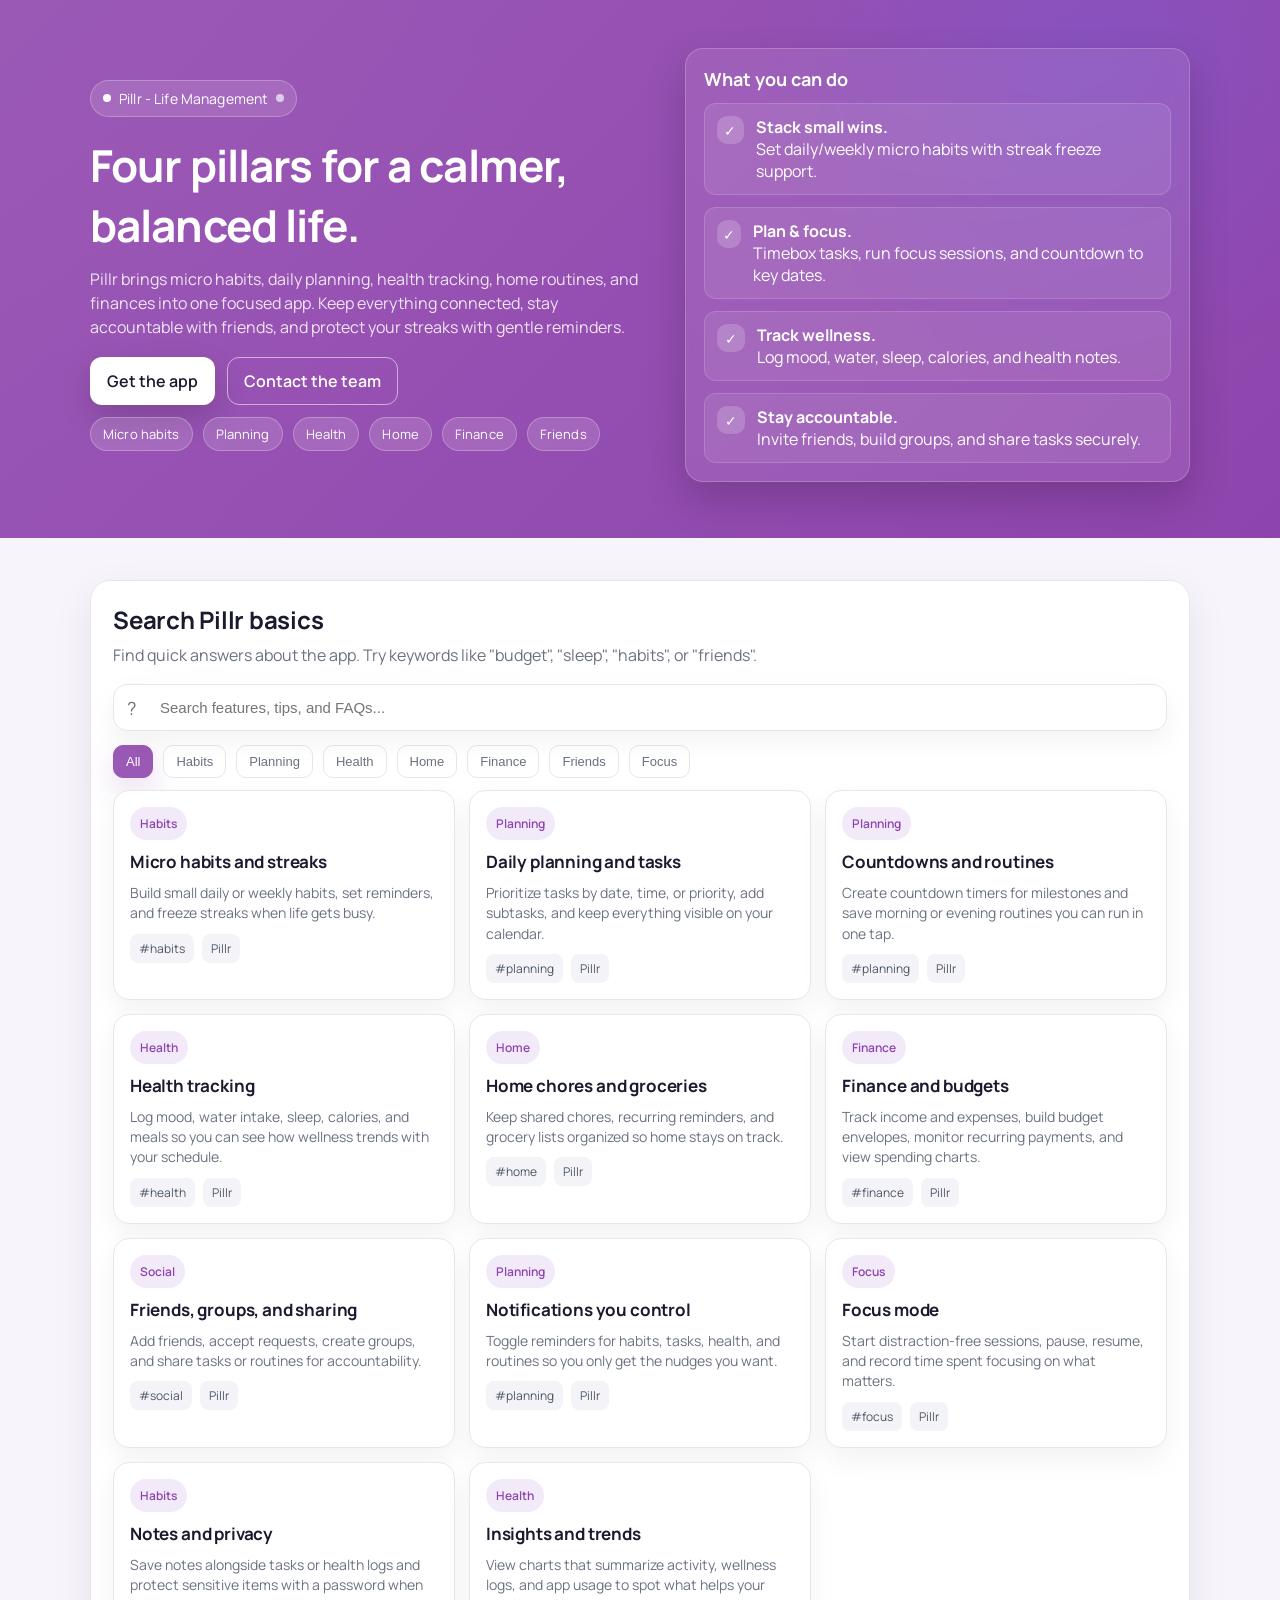
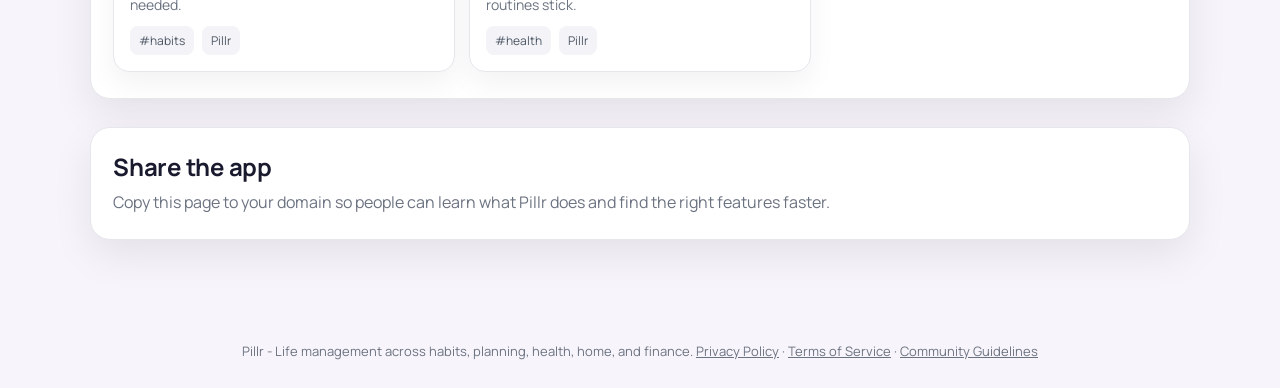
==== index.html @ e6125745 "colour change" ====
<!DOCTYPE html>
<html lang="en">
<head>
  <meta charset="UTF-8">
  <meta name="viewport" content="width=device-width, initial-scale=1.0">
  <title>Pillr | Balanced Life Organizer</title>
  <link rel="preconnect" href="https://fonts.googleapis.com">
  <link rel="preconnect" href="https://fonts.gstatic.com" crossorigin>
  <link href="https://fonts.googleapis.com/css2?family=Manrope:wght@400;500;600;700&display=swap" rel="stylesheet">
  <style>
    :root {
      --primary: #9B59B6;
      --primary-strong: #8E44AD;
      --accent-blue: #6366F1;
      --accent-pink: #9B59B6;
      --text: #1A1A2E;
      --muted: #6B7280;
      --card: #ffffff;
      --bg: #f7f5fb;
      --border: #e5e7eb;
      --shadow: 0 15px 40px rgba(0, 0, 0, 0.08);
    }

    * { box-sizing: border-box; }
    body {
      margin: 0;
      font-family: 'Manrope','Helvetica Neue','Helvetica','sans-serif';
      background: var(--bg);
      color: var(--text);
      -webkit-font-smoothing: antialiased;
    }
    a { color: inherit; }
    .container { width: min(1100px, calc(100% - 32px)); margin: 0 auto; }
    header {
      background:
        radial-gradient(circle at 15% 20%, rgba(155, 89, 182, 0.25), transparent 32%),
        radial-gradient(circle at 85% 10%, rgba(99, 102, 241, 0.22), transparent 28%),
        linear-gradient(135deg, #9B59B6, #8E44AD);
      color: #fff;
      padding: 48px 0 56px;
    }
    .hero {
      display: grid;
      grid-template-columns: 1.05fr 0.95fr;
      gap: 36px;
      align-items: center;
    }
    .eyebrow {
      display: inline-flex;
      align-items: center;
      gap: 8px;
      padding: 8px 12px;
      background: rgba(255, 255, 255, 0.12);
      border: 1px solid rgba(255,255,255,0.25);
      border-radius: 999px;
      font-size: 14px;
      letter-spacing: 0.01em;
    }
    .eyebrow::before, .eyebrow::after {
      content: '';
      width: 8px;
      height: 8px;
      border-radius: 50%;
    }
    .eyebrow::before { background: #fff; }
    .eyebrow::after { background: rgba(255,255,255,0.65); }
    h1 { font-size: clamp(32px, 4vw, 44px); margin: 18px 0 12px; letter-spacing: -0.02em; }
    .hero p { margin: 0 0 18px; color: rgba(255,255,255,0.85); line-height: 1.5; }
    .cta-row { display: flex; flex-wrap: wrap; gap: 12px; margin: 18px 0 12px; }
    .btn {
      display: inline-flex;
      align-items: center;
      gap: 8px;
      padding: 12px 16px;
      border-radius: 12px;
      font-weight: 600;
      text-decoration: none;
      transition: transform 150ms ease, box-shadow 150ms ease, background 150ms ease, color 150ms ease;
      border: 1px solid transparent;
    }
    .btn.primary {
      background: #fff;
      color: var(--text);
      box-shadow: 0 12px 30px rgba(0,0,0,0.16);
    }
    .btn.primary:hover { transform: translateY(-1px); }
    .btn.ghost {
      background: transparent;
      color: #fff;
      border-color: rgba(255,255,255,0.55);
    }
    .chip-row { display: flex; flex-wrap: wrap; gap: 10px; margin-top: 8px; }
    .chip {
      background: rgba(255,255,255,0.14);
      color: #fff;
      padding: 7px 12px;
      border-radius: 999px;
      font-size: 13px;
      letter-spacing: 0.01em;
      border: 1px solid rgba(255,255,255,0.25);
    }
    .hero-card {
      background: rgba(255,255,255,0.09);
      border: 1px solid rgba(255,255,255,0.2);
      border-radius: 18px;
      padding: 18px;
      backdrop-filter: blur(6px);
      box-shadow: 0 18px 40px rgba(0,0,0,0.18);
    }
    .hero-card h3 { margin: 0 0 12px; font-size: 18px; }
    .hero-list { list-style: none; padding: 0; margin: 0; display: grid; gap: 12px; }
    .hero-list li {
      display: flex;
      align-items: flex-start;
      gap: 12px;
      padding: 12px;
      background: rgba(255,255,255,0.08);
      border-radius: 12px;
      border: 1px solid rgba(255,255,255,0.15);
    }
    .hero-list .icon {
      width: 28px; height: 28px;
      display: grid; place-items: center;
      border-radius: 10px;
      background: rgba(255,255,255,0.18);
      font-size: 14px;
    }
    main { padding: 42px 0 56px; }
    .panel {
      background: var(--card);
      border-radius: 20px;
      border: 1px solid var(--border);
      box-shadow: var(--shadow);
      padding: 22px 22px 26px;
      margin-bottom: 28px;
    }
    .panel h2 { margin: 0 0 8px; font-size: 24px; letter-spacing: -0.01em; }
    .panel p { margin: 0; color: var(--muted); }
    .search-bar {
      position: relative;
      margin: 18px 0 14px;
    }
    .search-bar input {
      width: 100%;
      padding: 14px 14px 14px 46px;
      border-radius: 14px;
      border: 1px solid var(--border);
      background: #fff;
      font-size: 15px;
      color: var(--text);
      box-shadow: 0 10px 28px rgba(0,0,0,0.05);
      outline: none;
      transition: border 140ms ease, box-shadow 140ms ease;
    }
    .search-bar input:focus {
      border-color: var(--primary);
      box-shadow: 0 14px 34px rgba(155,89,182,0.18);
    }
    .search-icon {
      position: absolute;
      top: 50%;
      left: 14px;
      transform: translateY(-50%);
      color: var(--muted);
      font-size: 18px;
      pointer-events: none;
    }
    .tag-row { display: flex; flex-wrap: wrap; gap: 10px; margin-bottom: 12px; }
    .tag {
      border: 1px solid var(--border);
      background: #fff;
      border-radius: 10px;
      padding: 8px 12px;
      font-size: 13px;
      cursor: pointer;
      transition: all 140ms ease;
      color: var(--muted);
    }
    .tag.active {
      background: var(--primary);
      border-color: var(--primary);
      color: #fff;
      box-shadow: 0 12px 30px rgba(155,89,182,0.22);
    }
    .results-grid {
      display: grid;
      grid-template-columns: repeat(auto-fit, minmax(260px, 1fr));
      gap: 14px;
    }
    .card {
      border: 1px solid var(--border);
      border-radius: 16px;
      padding: 16px;
      background: #fff;
      box-shadow: 0 12px 28px rgba(0,0,0,0.05);
      display: flex;
      flex-direction: column;
      gap: 10px;
      transition: transform 120ms ease, box-shadow 120ms ease;
    }
    .card:hover { transform: translateY(-2px); box-shadow: 0 16px 36px rgba(0,0,0,0.08); }
    .card .title { font-size: 17px; margin: 0; letter-spacing: -0.01em; }
    .card .category {
      display: inline-flex;
      align-items: center;
      gap: 8px;
      font-weight: 600;
      font-size: 12px;
      color: var(--primary-strong);
      background: #f3eaf9;
      padding: 8px 10px;
      border-radius: 999px;
      align-self: flex-start;
    }
    .card p { margin: 0; color: var(--muted); font-size: 14px; line-height: 1.45; }
    .tagline { display: flex; gap: 8px; flex-wrap: wrap; }
    .small-tag {
      background: #f4f4f8;
      color: #4b5563;
      border-radius: 8px;
      padding: 6px 9px;
      font-size: 12px;
    }
    .empty { text-align: center; color: var(--muted); padding: 26px 12px; }
    footer { text-align: center; color: var(--muted); font-size: 13px; padding: 18px 0 28px; }
    @media (max-width: 860px) {
      .hero { grid-template-columns: 1fr; }
      header { padding: 38px 0 44px; }
      .hero-card { order: -1; }
    }
  </style>
</head>
<body>
  <header>
    <div class="container hero">
      <div>
        <div class="eyebrow">Pillr - Life Management</div>
        <h1>Four pillars for a calmer, balanced life.</h1>
        <p>Pillr brings micro habits, daily planning, health tracking, home routines, and finances into one focused app. Keep everything connected, stay accountable with friends, and protect your streaks with gentle reminders.</p>
        <div class="cta-row">
          <a class="btn primary" href="#" aria-label="Get the Pillr app">Get the app</a>
          <a class="btn ghost" href="mailto:ruzotechdev@gmail.com" aria-label="Email the Pillr team">Contact the team</a>
        </div>
        <div class="chip-row">
          <span class="chip">Micro habits</span>
          <span class="chip">Planning</span>
          <span class="chip">Health</span>
          <span class="chip">Home</span>
          <span class="chip">Finance</span>
          <span class="chip">Friends</span>
        </div>
      </div>
      <div class="hero-card">
        <h3>What you can do</h3>
        <ul class="hero-list">
          <li><span class="icon">&#10003;</span><div><strong>Stack small wins.</strong><br>Set daily/weekly micro habits with streak freeze support.</div></li>
          <li><span class="icon">&#10003;</span><div><strong>Plan & focus.</strong><br>Timebox tasks, run focus sessions, and countdown to key dates.</div></li>
          <li><span class="icon">&#10003;</span><div><strong>Track wellness.</strong><br>Log mood, water, sleep, calories, and health notes.</div></li>
          <li><span class="icon">&#10003;</span><div><strong>Stay accountable.</strong><br>Invite friends, build groups, and share tasks securely.</div></li>
        </ul>
      </div>
    </div>
  </header>
  <main class="container">
    <section class="panel">
      <h2>Search Pillr basics</h2>
      <p>Find quick answers about the app. Try keywords like "budget", "sleep", "habits", or "friends".</p>
      <div class="search-bar">
        <span class="search-icon">?</span>
        <input id="searchInput" type="search" placeholder="Search features, tips, and FAQs..." aria-label="Search Pillr information">
      </div>
      <div class="tag-row">
        <button class="tag" data-tag="">All</button>
        <button class="tag" data-tag="habits">Habits</button>
        <button class="tag" data-tag="planning">Planning</button>
        <button class="tag" data-tag="health">Health</button>
        <button class="tag" data-tag="home">Home</button>
        <button class="tag" data-tag="finance">Finance</button>
        <button class="tag" data-tag="social">Friends</button>
        <button class="tag" data-tag="focus">Focus</button>
      </div>
      <div id="results" class="results-grid"></div>
      <div id="emptyState" class="empty" style="display:none;">No matches yet. Try another keyword.</div>
    </section>
    <section class="panel">
      <h2>Share the app</h2>
      <p>Copy this page to your domain so people can learn what Pillr does and find the right features faster.</p>
    </section>
  </main>
  <footer>Pillr - Life management across habits, planning, health, home, and finance. <a href="privacy-policy.html">Privacy Policy</a> &middot; <a href="terms-of-service.html">Terms of Service</a> &middot; <a href="community-guidelines.html">Community Guidelines</a></footer>
  <script>
    const entries = [
      {
        title: 'Micro habits and streaks',
        category: 'Habits',
        tag: 'habits',
        description: 'Build small daily or weekly habits, set reminders, and freeze streaks when life gets busy.'
      },
      {
        title: 'Daily planning and tasks',
        category: 'Planning',
        tag: 'planning',
        description: 'Prioritize tasks by date, time, or priority, add subtasks, and keep everything visible on your calendar.'
      },
      {
        title: 'Countdowns and routines',
        category: 'Planning',
        tag: 'planning',
        description: 'Create countdown timers for milestones and save morning or evening routines you can run in one tap.'
      },
      {
        title: 'Health tracking',
        category: 'Health',
        tag: 'health',
        description: 'Log mood, water intake, sleep, calories, and meals so you can see how wellness trends with your schedule.'
      },
      {
        title: 'Home chores and groceries',
        category: 'Home',
        tag: 'home',
        description: 'Keep shared chores, recurring reminders, and grocery lists organized so home stays on track.'
      },
      {
        title: 'Finance and budgets',
        category: 'Finance',
        tag: 'finance',
        description: 'Track income and expenses, build budget envelopes, monitor recurring payments, and view spending charts.'
      },
      {
        title: 'Friends, groups, and sharing',
        category: 'Social',
        tag: 'social',
        description: 'Add friends, accept requests, create groups, and share tasks or routines for accountability.'
      },
      {
        title: 'Notifications you control',
        category: 'Planning',
        tag: 'planning',
        description: 'Toggle reminders for habits, tasks, health, and routines so you only get the nudges you want.'
      },
      {
        title: 'Focus mode',
        category: 'Focus',
        tag: 'focus',
        description: 'Start distraction-free sessions, pause, resume, and record time spent focusing on what matters.'
      },
      {
        title: 'Notes and privacy',
        category: 'Habits',
        tag: 'habits',
        description: 'Save notes alongside tasks or health logs and protect sensitive items with a password when needed.'
      },
      {
        title: 'Insights and trends',
        category: 'Health',
        tag: 'health',
        description: 'View charts that summarize activity, wellness logs, and app usage to spot what helps your routines stick.'
      }
    ];

    const searchInput = document.getElementById('searchInput');
    const results = document.getElementById('results');
    const emptyState = document.getElementById('emptyState');
    const tags = document.querySelectorAll('.tag');
    let activeTag = '';

    const render = (items) => {
      results.innerHTML = '';
      if (!items.length) {
        emptyState.style.display = 'block';
        return;
      }
      emptyState.style.display = 'none';
      items.forEach((item) => {
        const card = document.createElement('article');
        card.className = 'card';
        card.innerHTML = `
          <div class="category">${item.category}</div>
          <h3 class="title">${item.title}</h3>
          <p>${item.description}</p>
          <div class="tagline">
            <span class="small-tag">#${item.tag}</span>
            <span class="small-tag">Pillr</span>
          </div>
        `;
        results.appendChild(card);
      });
    };

    const filterItems = () => {
      const query = searchInput.value.trim().toLowerCase();
      const filtered = entries.filter((item) => {
        const text = [item.title, item.description, item.category, item.tag].join(' ').toLowerCase();
        const matchesQuery = !query || text.includes(query);
        const matchesTag = !activeTag || item.tag === activeTag;
        return matchesQuery && matchesTag;
      });
      render(filtered);
    };

    searchInput.addEventListener('input', filterItems);
    tags.forEach((tag) => {
      tag.addEventListener('click', () => {
        const selected = tag.dataset.tag;
        activeTag = selected;
        tags.forEach((button) => button.classList.toggle('active', button.dataset.tag === selected));
        filterItems();
      });
    });

    // init
    tags[0].classList.add('active');
    render(entries);
  </script>
</body>
</html>
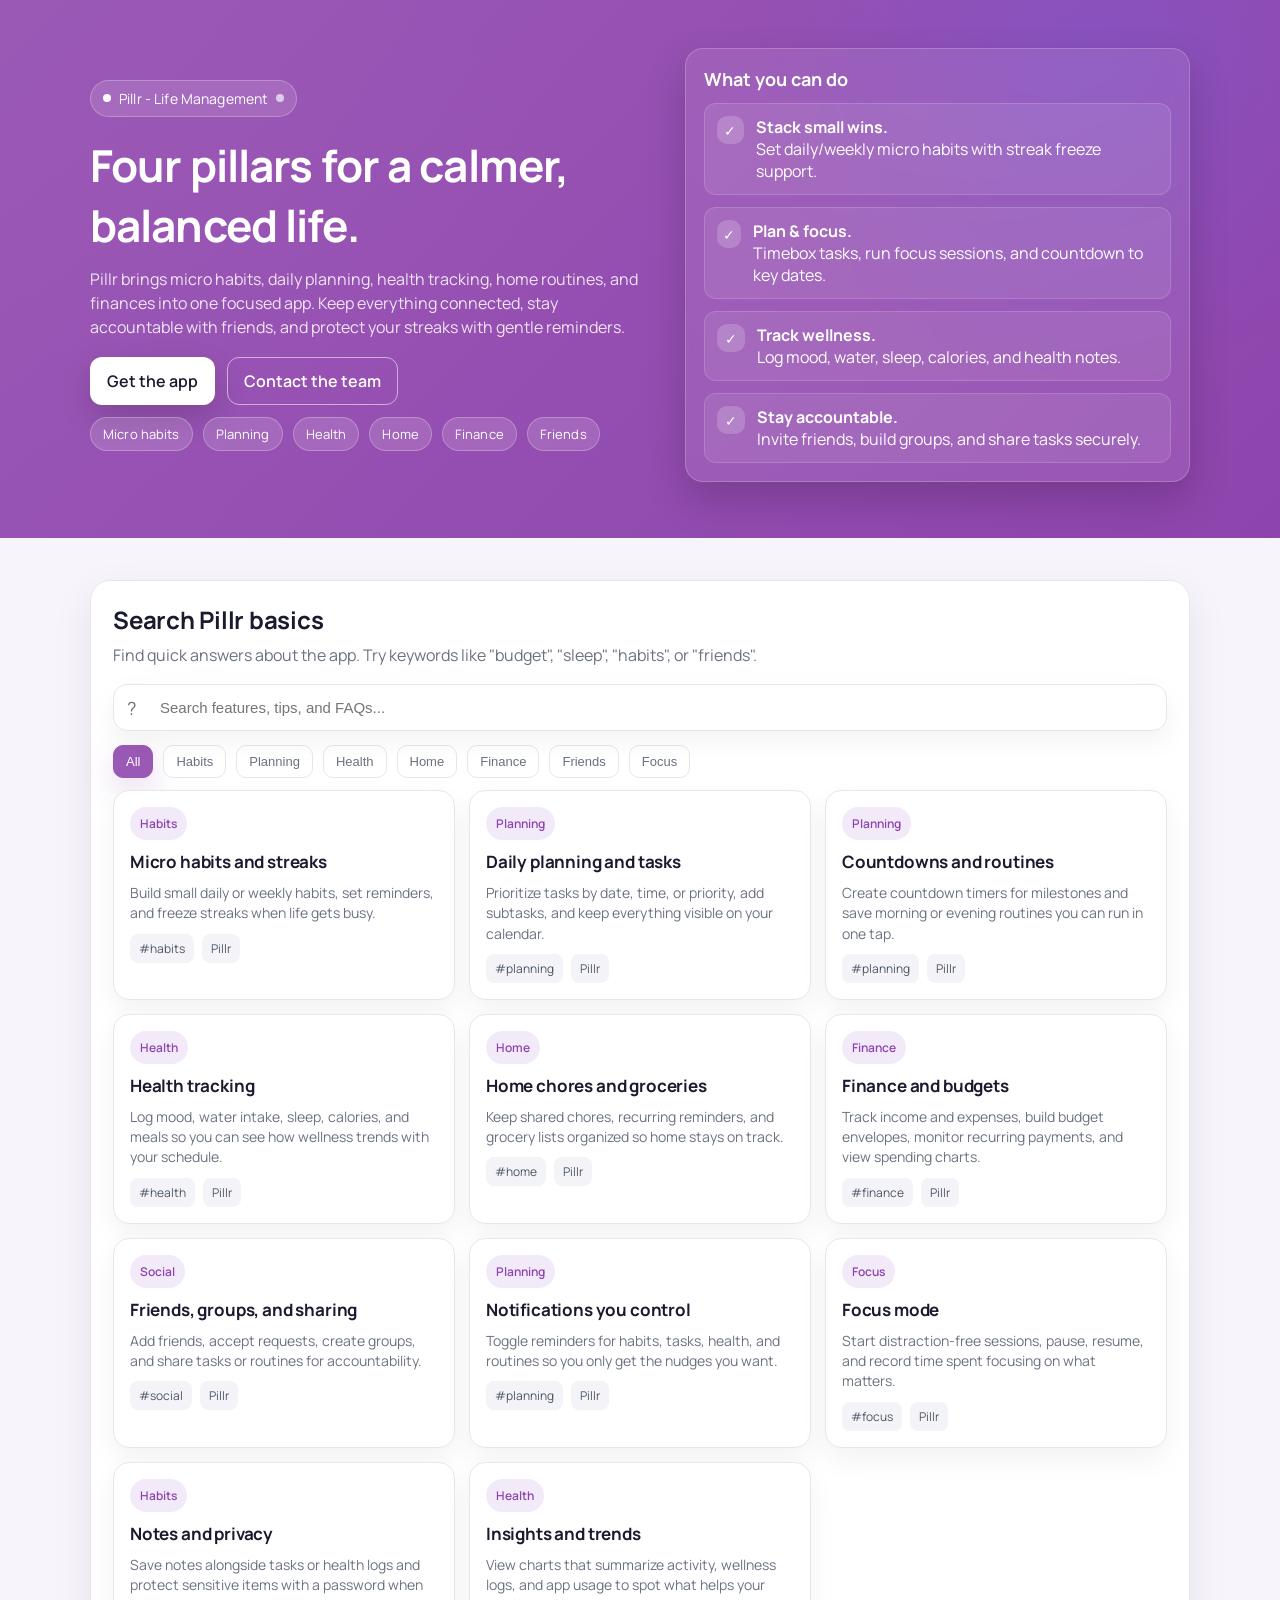
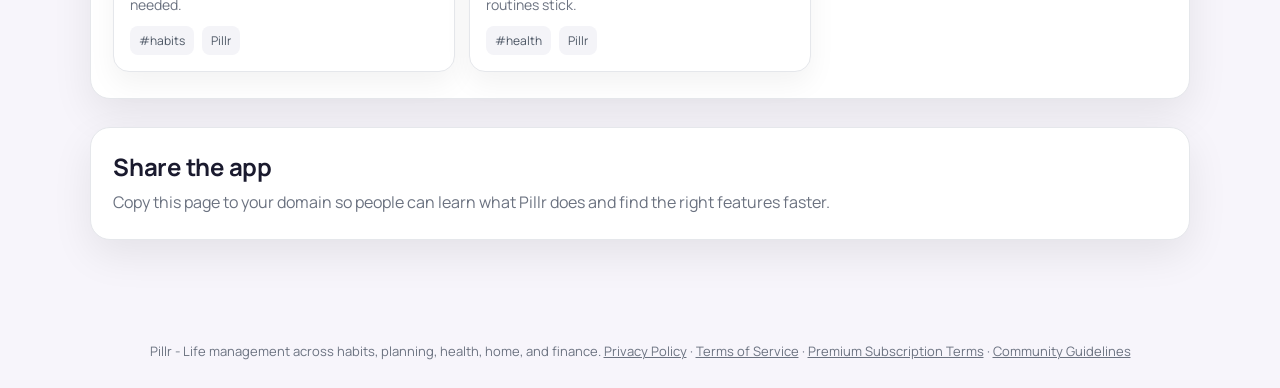
==== commit f5c2107b: "added more pages" ====
--- a/index.html
+++ b/index.html
@@ -287,7 +287,7 @@
       <p>Copy this page to your domain so people can learn what Pillr does and find the right features faster.</p>
     </section>
   </main>
-  <footer>Pillr - Life management across habits, planning, health, home, and finance. <a href="privacy-policy.html">Privacy Policy</a> &middot; <a href="terms-of-service.html">Terms of Service</a> &middot; <a href="community-guidelines.html">Community Guidelines</a></footer>
+  <footer>Pillr - Life management across habits, planning, health, home, and finance. <a href="privacy-policy.html">Privacy Policy</a> &middot; <a href="terms-of-service.html">Terms of Service</a> &middot; <a href="premium-subscription-terms.html">Premium Subscription Terms</a> &middot; <a href="community-guidelines.html">Community Guidelines</a></footer>
   <script>
     const entries = [
       {
@@ -420,3 +420,4 @@
 
 
 
+
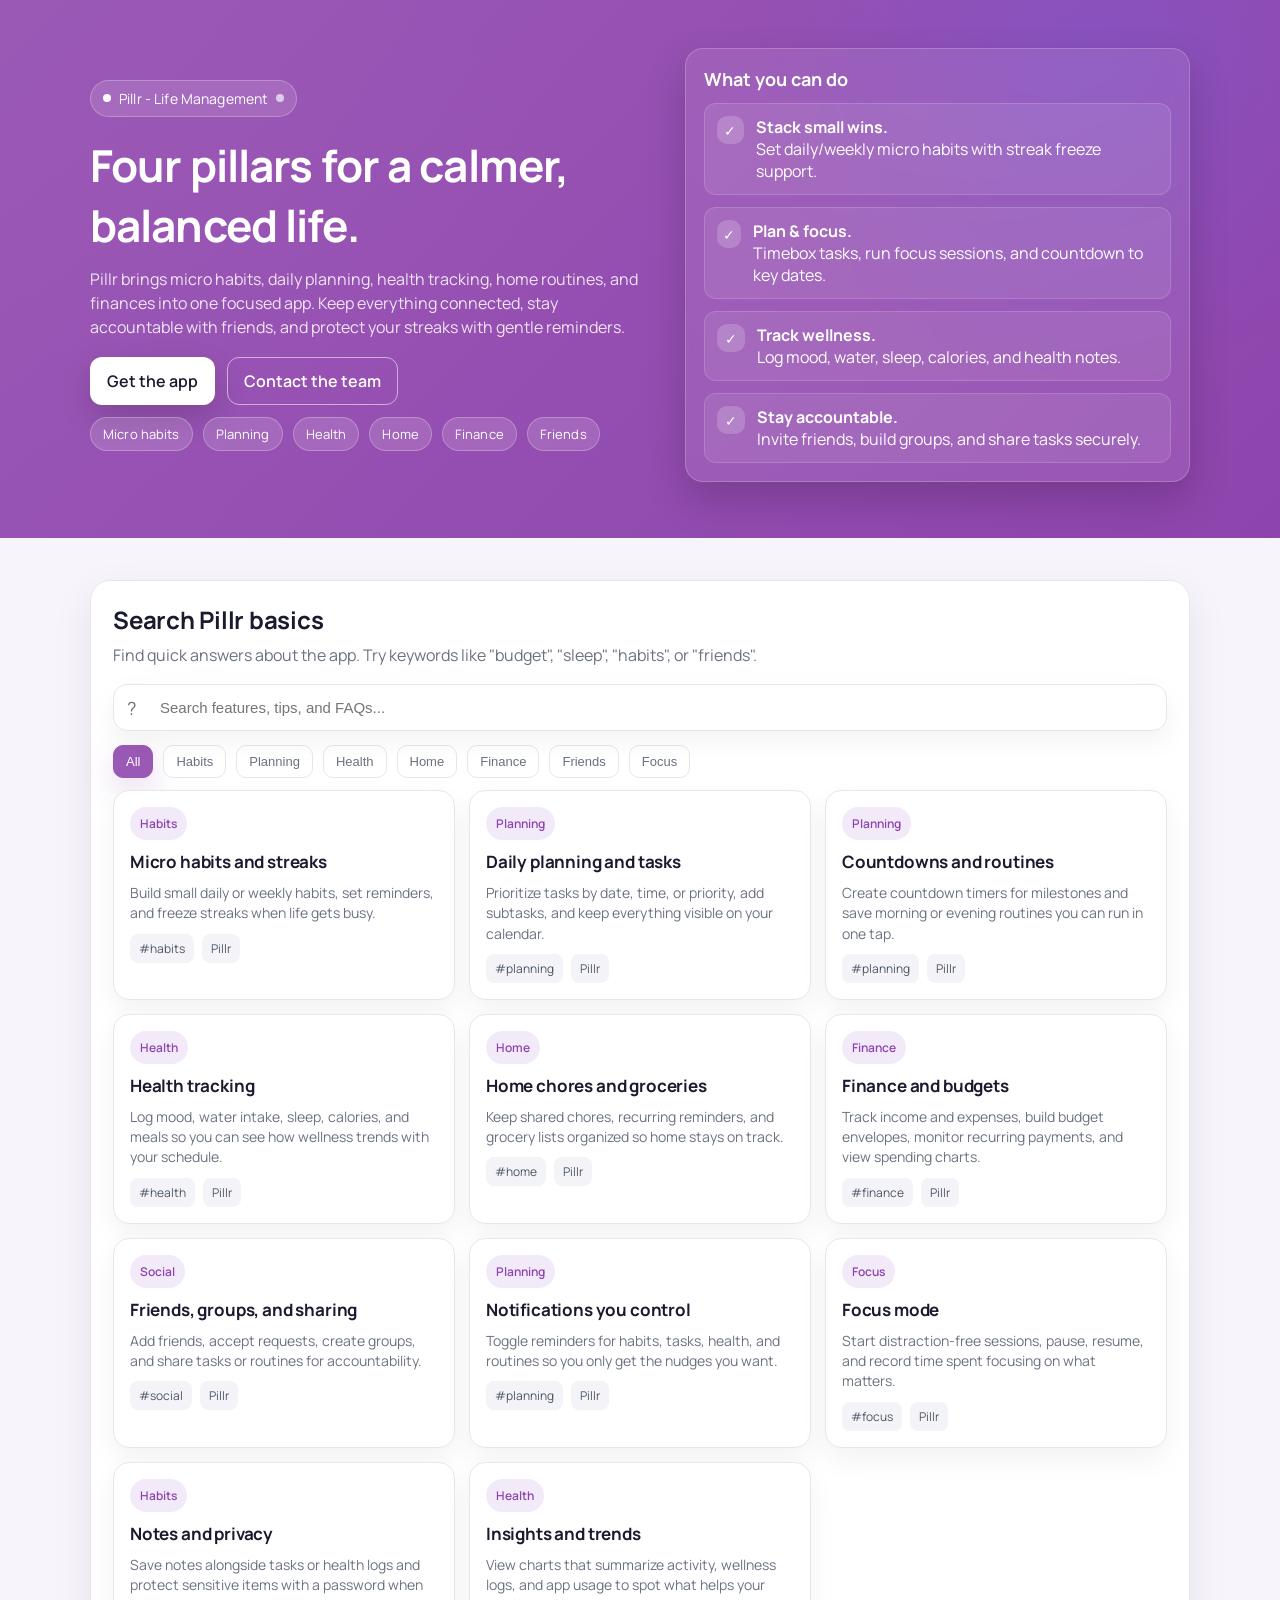
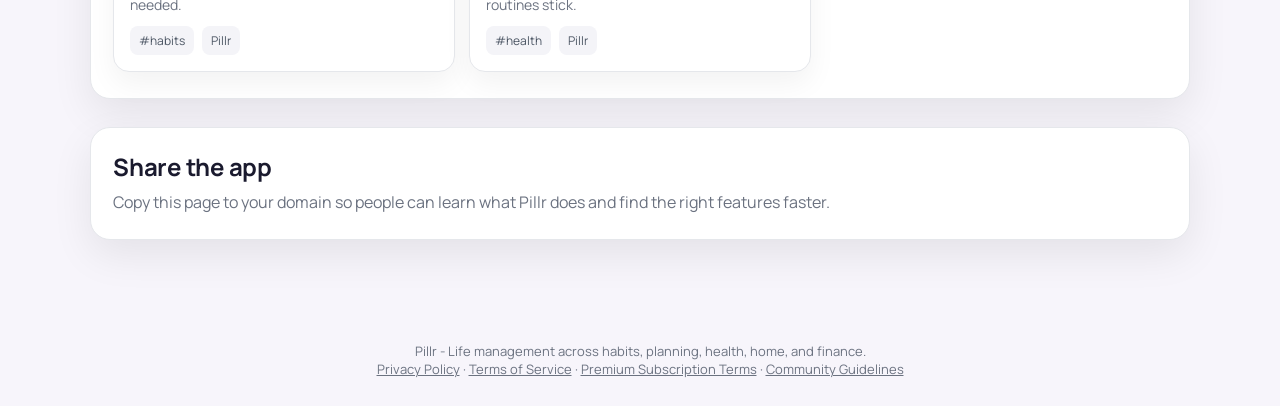
==== commit 59e262e2: "more changes" ====
--- a/index.html
+++ b/index.html
@@ -287,7 +287,15 @@
       <p>Copy this page to your domain so people can learn what Pillr does and find the right features faster.</p>
     </section>
   </main>
-  <footer>Pillr - Life management across habits, planning, health, home, and finance. <a href="privacy-policy.html">Privacy Policy</a> &middot; <a href="terms-of-service.html">Terms of Service</a> &middot; <a href="premium-subscription-terms.html">Premium Subscription Terms</a> &middot; <a href="community-guidelines.html">Community Guidelines</a></footer>
+  <footer>
+    <div>Pillr - Life management across habits, planning, health, home, and finance.</div>
+    <div>
+      <a href="privacy-policy.html">Privacy Policy</a> &middot;
+      <a href="terms-of-service.html">Terms of Service</a> &middot;
+      <a href="premium-subscription-terms.html">Premium Subscription Terms</a> &middot;
+      <a href="community-guidelines.html">Community Guidelines</a>
+    </div>
+  </footer>
   <script>
     const entries = [
       {
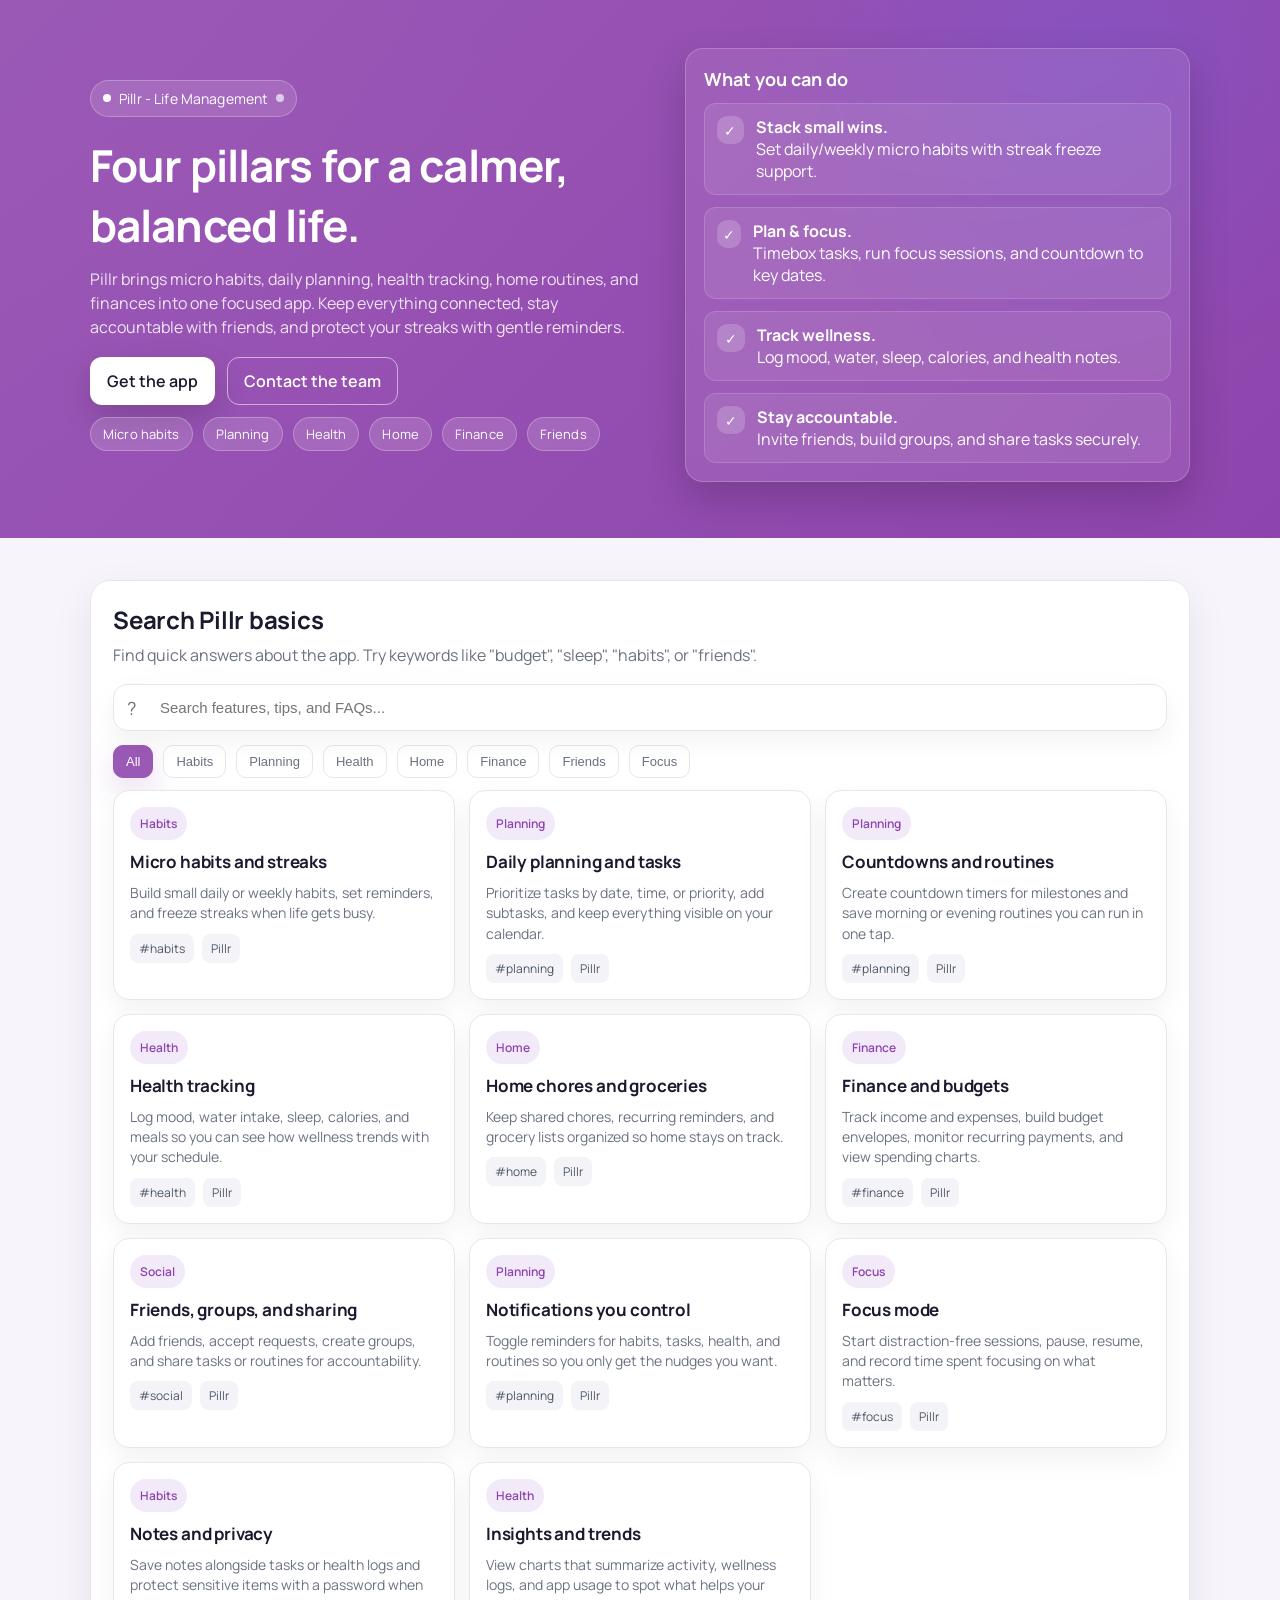
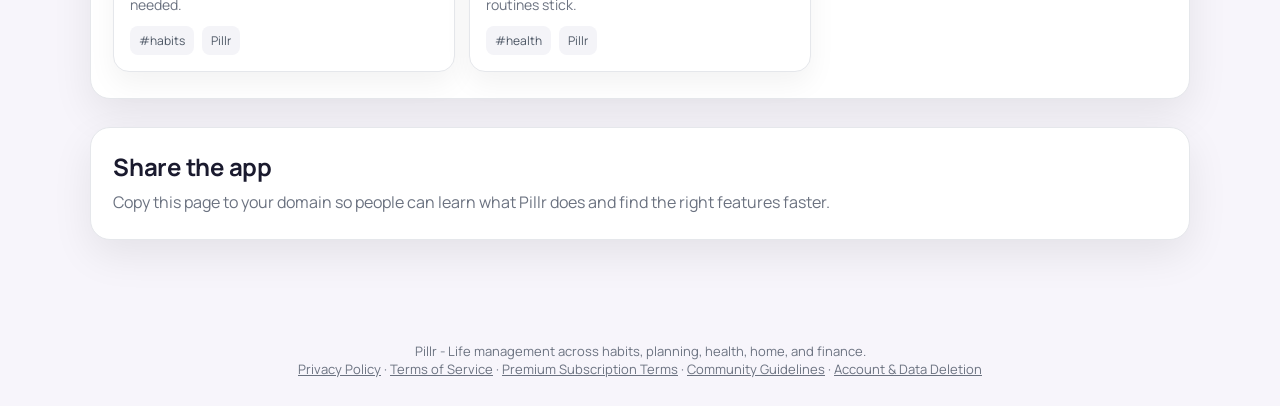
==== commit 9b56b8f7: "added account and data deletion legal page" ====
--- a/index.html
+++ b/index.html
@@ -293,7 +293,8 @@
       <a href="privacy-policy.html">Privacy Policy</a> &middot;
       <a href="terms-of-service.html">Terms of Service</a> &middot;
       <a href="premium-subscription-terms.html">Premium Subscription Terms</a> &middot;
-      <a href="community-guidelines.html">Community Guidelines</a>
+      <a href="community-guidelines.html">Community Guidelines</a> &middot;
+      <a href="account-deletion.html">Account &amp; Data Deletion</a>
     </div>
   </footer>
   <script>
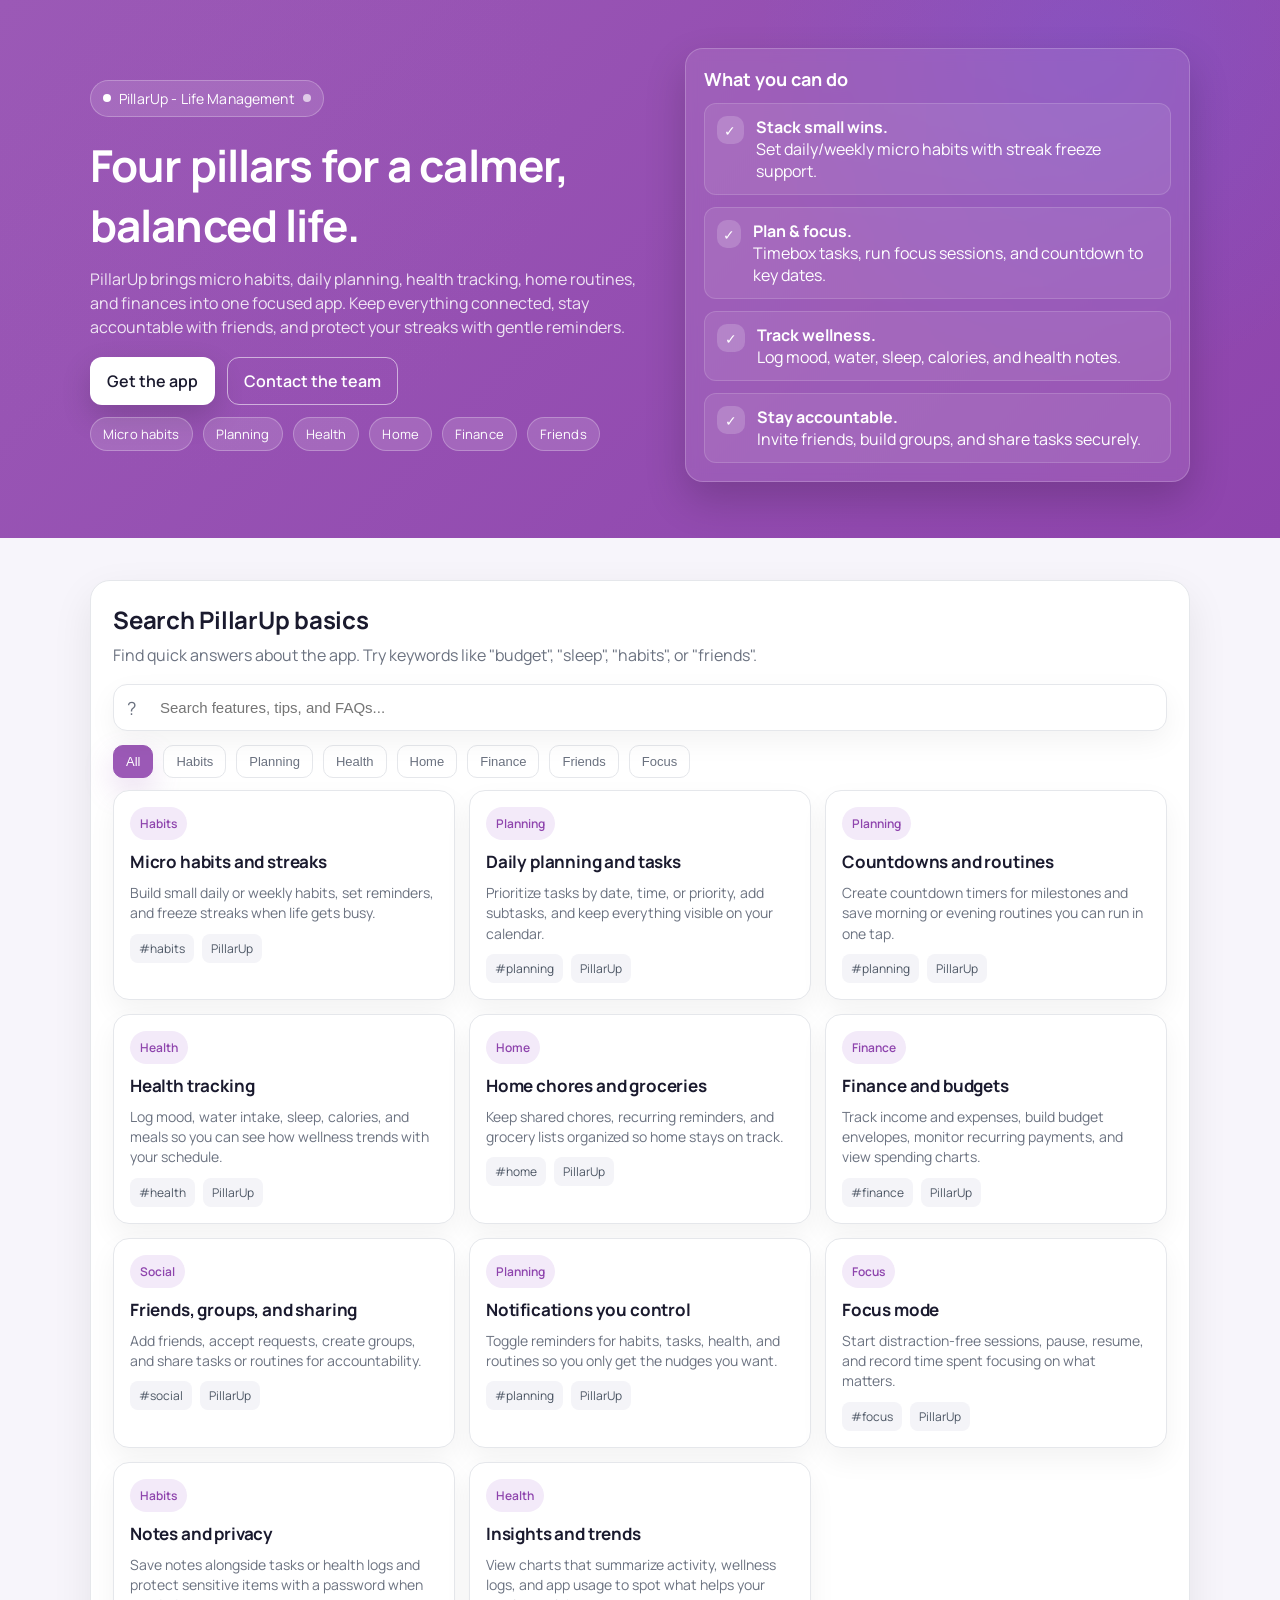
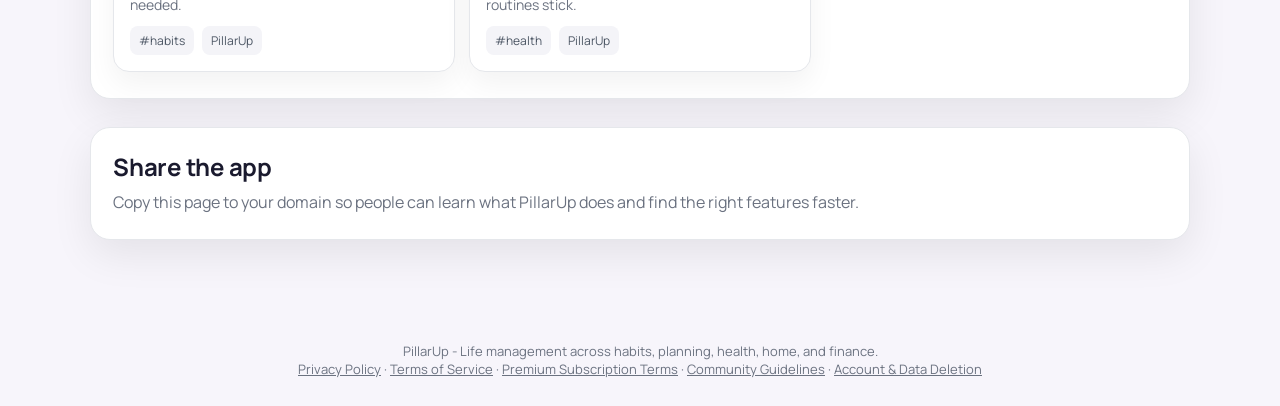
==== commit e552b68e: "Changed name from Pillr to PillarUp (legal purposes)" ====
--- a/index.html
+++ b/index.html
@@ -3,7 +3,7 @@
 <head>
   <meta charset="UTF-8">
   <meta name="viewport" content="width=device-width, initial-scale=1.0">
-  <title>Pillr | Balanced Life Organizer</title>
+  <title>PillarUp | Balanced Life Organizer</title>
   <link rel="preconnect" href="https://fonts.googleapis.com">
   <link rel="preconnect" href="https://fonts.gstatic.com" crossorigin>
   <link href="https://fonts.googleapis.com/css2?family=Manrope:wght@400;500;600;700&display=swap" rel="stylesheet">
@@ -234,12 +234,12 @@
   <header>
     <div class="container hero">
       <div>
-        <div class="eyebrow">Pillr - Life Management</div>
+        <div class="eyebrow">PillarUp - Life Management</div>
         <h1>Four pillars for a calmer, balanced life.</h1>
-        <p>Pillr brings micro habits, daily planning, health tracking, home routines, and finances into one focused app. Keep everything connected, stay accountable with friends, and protect your streaks with gentle reminders.</p>
+        <p>PillarUp brings micro habits, daily planning, health tracking, home routines, and finances into one focused app. Keep everything connected, stay accountable with friends, and protect your streaks with gentle reminders.</p>
         <div class="cta-row">
-          <a class="btn primary" href="#" aria-label="Get the Pillr app">Get the app</a>
-          <a class="btn ghost" href="mailto:ruzotechdev@gmail.com" aria-label="Email the Pillr team">Contact the team</a>
+          <a class="btn primary" href="#" aria-label="Get the PillarUp app">Get the app</a>
+          <a class="btn ghost" href="mailto:ruzotechdev@gmail.com" aria-label="Email the PillarUp team">Contact the team</a>
         </div>
         <div class="chip-row">
           <span class="chip">Micro habits</span>
@@ -263,11 +263,11 @@
   </header>
   <main class="container">
     <section class="panel">
-      <h2>Search Pillr basics</h2>
+      <h2>Search PillarUp basics</h2>
       <p>Find quick answers about the app. Try keywords like "budget", "sleep", "habits", or "friends".</p>
       <div class="search-bar">
         <span class="search-icon">?</span>
-        <input id="searchInput" type="search" placeholder="Search features, tips, and FAQs..." aria-label="Search Pillr information">
+        <input id="searchInput" type="search" placeholder="Search features, tips, and FAQs..." aria-label="Search PillarUp information">
       </div>
       <div class="tag-row">
         <button class="tag" data-tag="">All</button>
@@ -284,11 +284,11 @@
     </section>
     <section class="panel">
       <h2>Share the app</h2>
-      <p>Copy this page to your domain so people can learn what Pillr does and find the right features faster.</p>
+      <p>Copy this page to your domain so people can learn what PillarUp does and find the right features faster.</p>
     </section>
   </main>
   <footer>
-    <div>Pillr - Life management across habits, planning, health, home, and finance.</div>
+    <div>PillarUp - Life management across habits, planning, health, home, and finance.</div>
     <div>
       <a href="privacy-policy.html">Privacy Policy</a> &middot;
       <a href="terms-of-service.html">Terms of Service</a> &middot;
@@ -389,7 +389,7 @@
           <p>${item.description}</p>
           <div class="tagline">
             <span class="small-tag">#${item.tag}</span>
-            <span class="small-tag">Pillr</span>
+            <span class="small-tag">PillarUp</span>
           </div>
         `;
         results.appendChild(card);
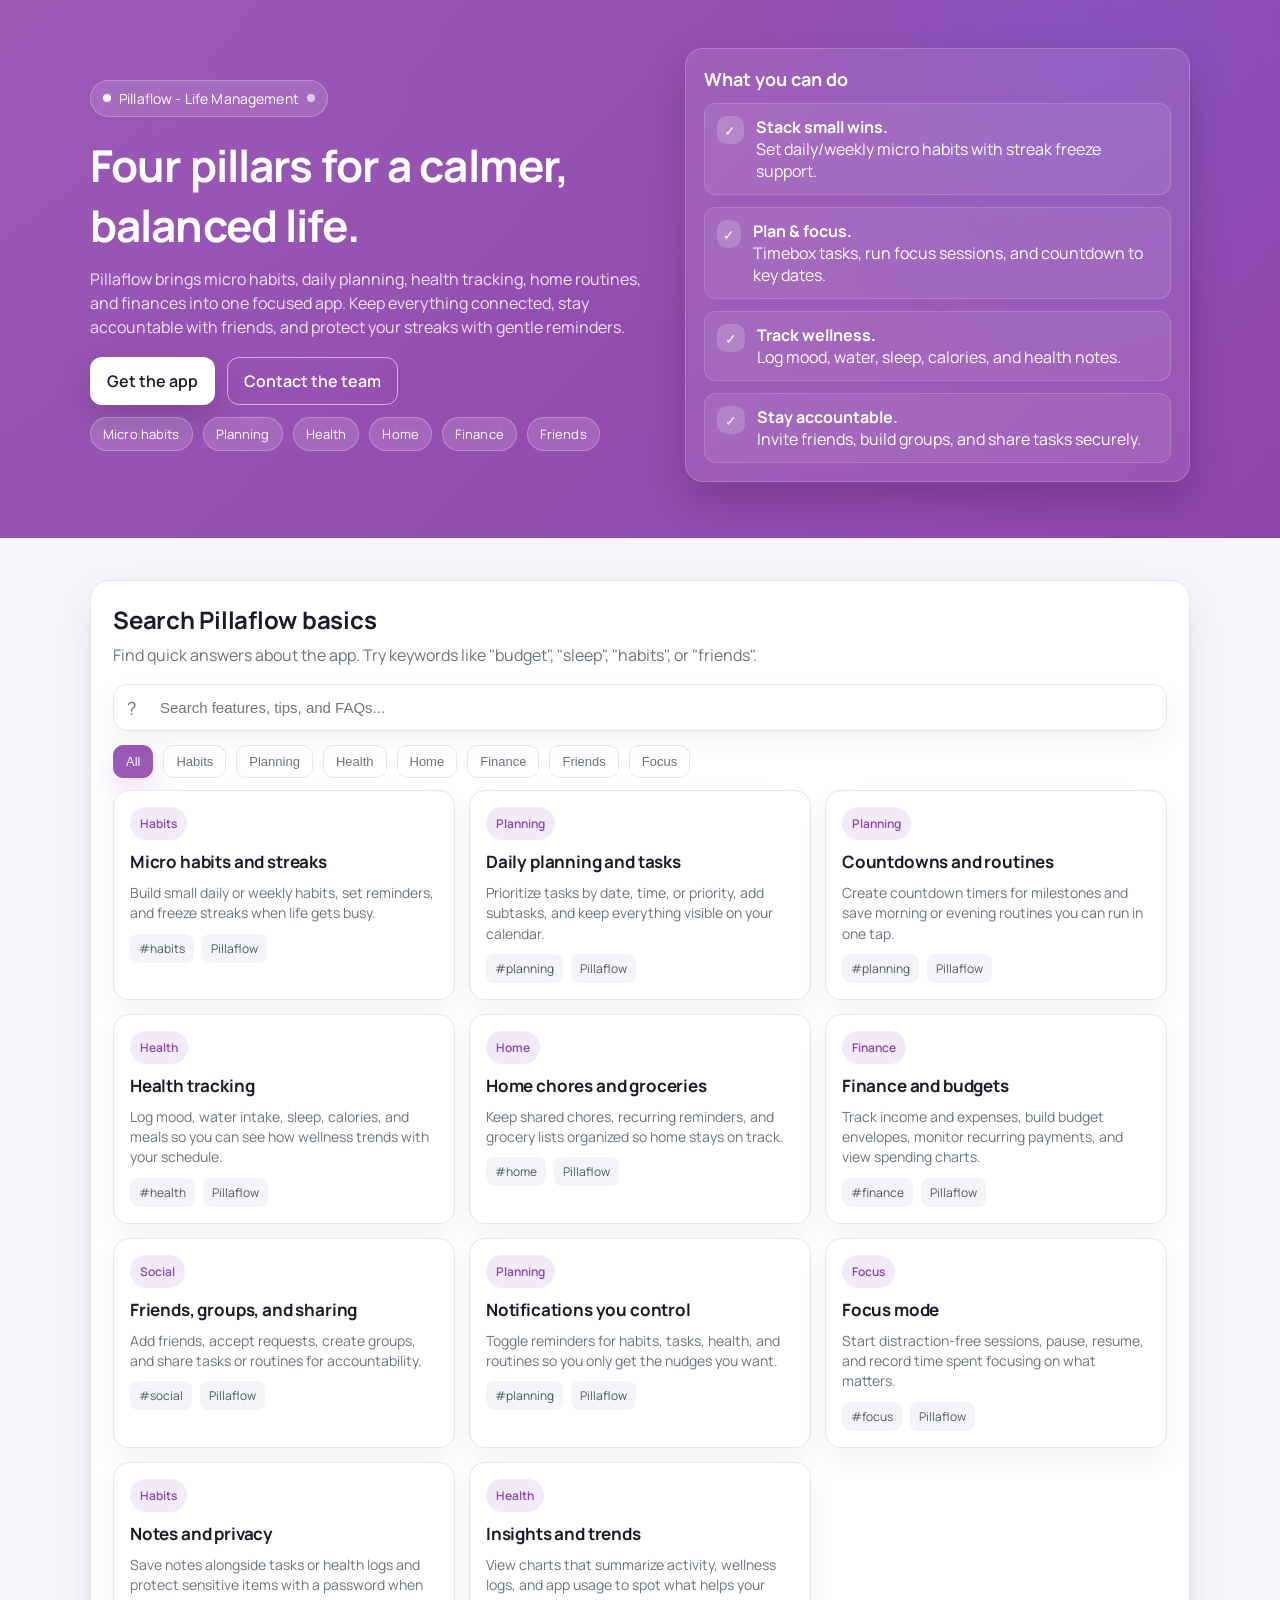
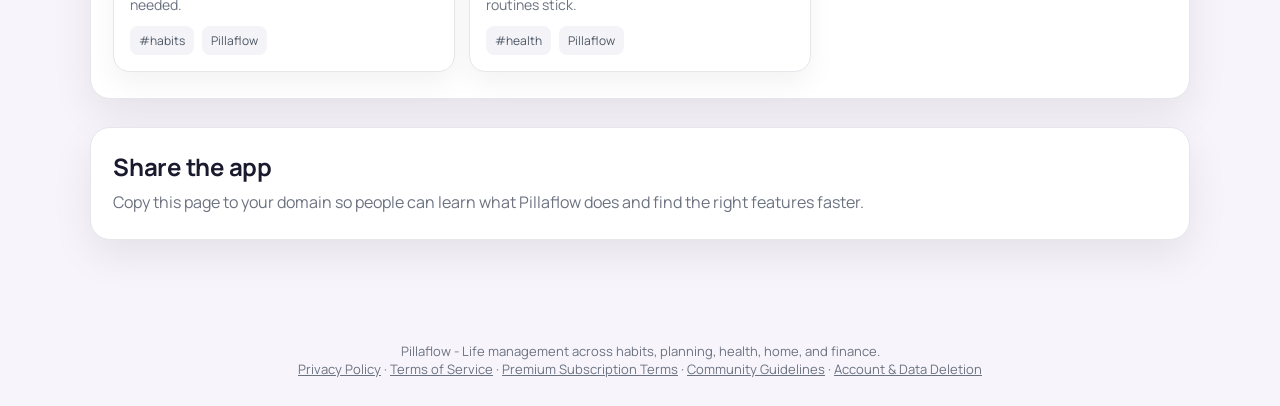
==== commit 7501790b: "changed branding to pillaflow" ====
--- a/index.html
+++ b/index.html
@@ -3,7 +3,7 @@
 <head>
   <meta charset="UTF-8">
   <meta name="viewport" content="width=device-width, initial-scale=1.0">
-  <title>PillarUp | Balanced Life Organizer</title>
+  <title>Pillaflow | Balanced Life Organizer</title>
   <link rel="preconnect" href="https://fonts.googleapis.com">
   <link rel="preconnect" href="https://fonts.gstatic.com" crossorigin>
   <link href="https://fonts.googleapis.com/css2?family=Manrope:wght@400;500;600;700&display=swap" rel="stylesheet">
@@ -234,12 +234,12 @@
   <header>
     <div class="container hero">
       <div>
-        <div class="eyebrow">PillarUp - Life Management</div>
+        <div class="eyebrow">Pillaflow - Life Management</div>
         <h1>Four pillars for a calmer, balanced life.</h1>
-        <p>PillarUp brings micro habits, daily planning, health tracking, home routines, and finances into one focused app. Keep everything connected, stay accountable with friends, and protect your streaks with gentle reminders.</p>
+        <p>Pillaflow brings micro habits, daily planning, health tracking, home routines, and finances into one focused app. Keep everything connected, stay accountable with friends, and protect your streaks with gentle reminders.</p>
         <div class="cta-row">
-          <a class="btn primary" href="#" aria-label="Get the PillarUp app">Get the app</a>
-          <a class="btn ghost" href="mailto:ruzotechdev@gmail.com" aria-label="Email the PillarUp team">Contact the team</a>
+          <a class="btn primary" href="#" aria-label="Get the Pillaflow app">Get the app</a>
+          <a class="btn ghost" href="mailto:ruzotechdev@gmail.com" aria-label="Email the Pillaflow team">Contact the team</a>
         </div>
         <div class="chip-row">
           <span class="chip">Micro habits</span>
@@ -263,11 +263,11 @@
   </header>
   <main class="container">
     <section class="panel">
-      <h2>Search PillarUp basics</h2>
+      <h2>Search Pillaflow basics</h2>
       <p>Find quick answers about the app. Try keywords like "budget", "sleep", "habits", or "friends".</p>
       <div class="search-bar">
         <span class="search-icon">?</span>
-        <input id="searchInput" type="search" placeholder="Search features, tips, and FAQs..." aria-label="Search PillarUp information">
+        <input id="searchInput" type="search" placeholder="Search features, tips, and FAQs..." aria-label="Search Pillaflow information">
       </div>
       <div class="tag-row">
         <button class="tag" data-tag="">All</button>
@@ -284,11 +284,11 @@
     </section>
     <section class="panel">
       <h2>Share the app</h2>
-      <p>Copy this page to your domain so people can learn what PillarUp does and find the right features faster.</p>
+      <p>Copy this page to your domain so people can learn what Pillaflow does and find the right features faster.</p>
     </section>
   </main>
   <footer>
-    <div>PillarUp - Life management across habits, planning, health, home, and finance.</div>
+    <div>Pillaflow - Life management across habits, planning, health, home, and finance.</div>
     <div>
       <a href="privacy-policy.html">Privacy Policy</a> &middot;
       <a href="terms-of-service.html">Terms of Service</a> &middot;
@@ -389,7 +389,7 @@
           <p>${item.description}</p>
           <div class="tagline">
             <span class="small-tag">#${item.tag}</span>
-            <span class="small-tag">PillarUp</span>
+            <span class="small-tag">Pillaflow</span>
           </div>
         `;
         results.appendChild(card);
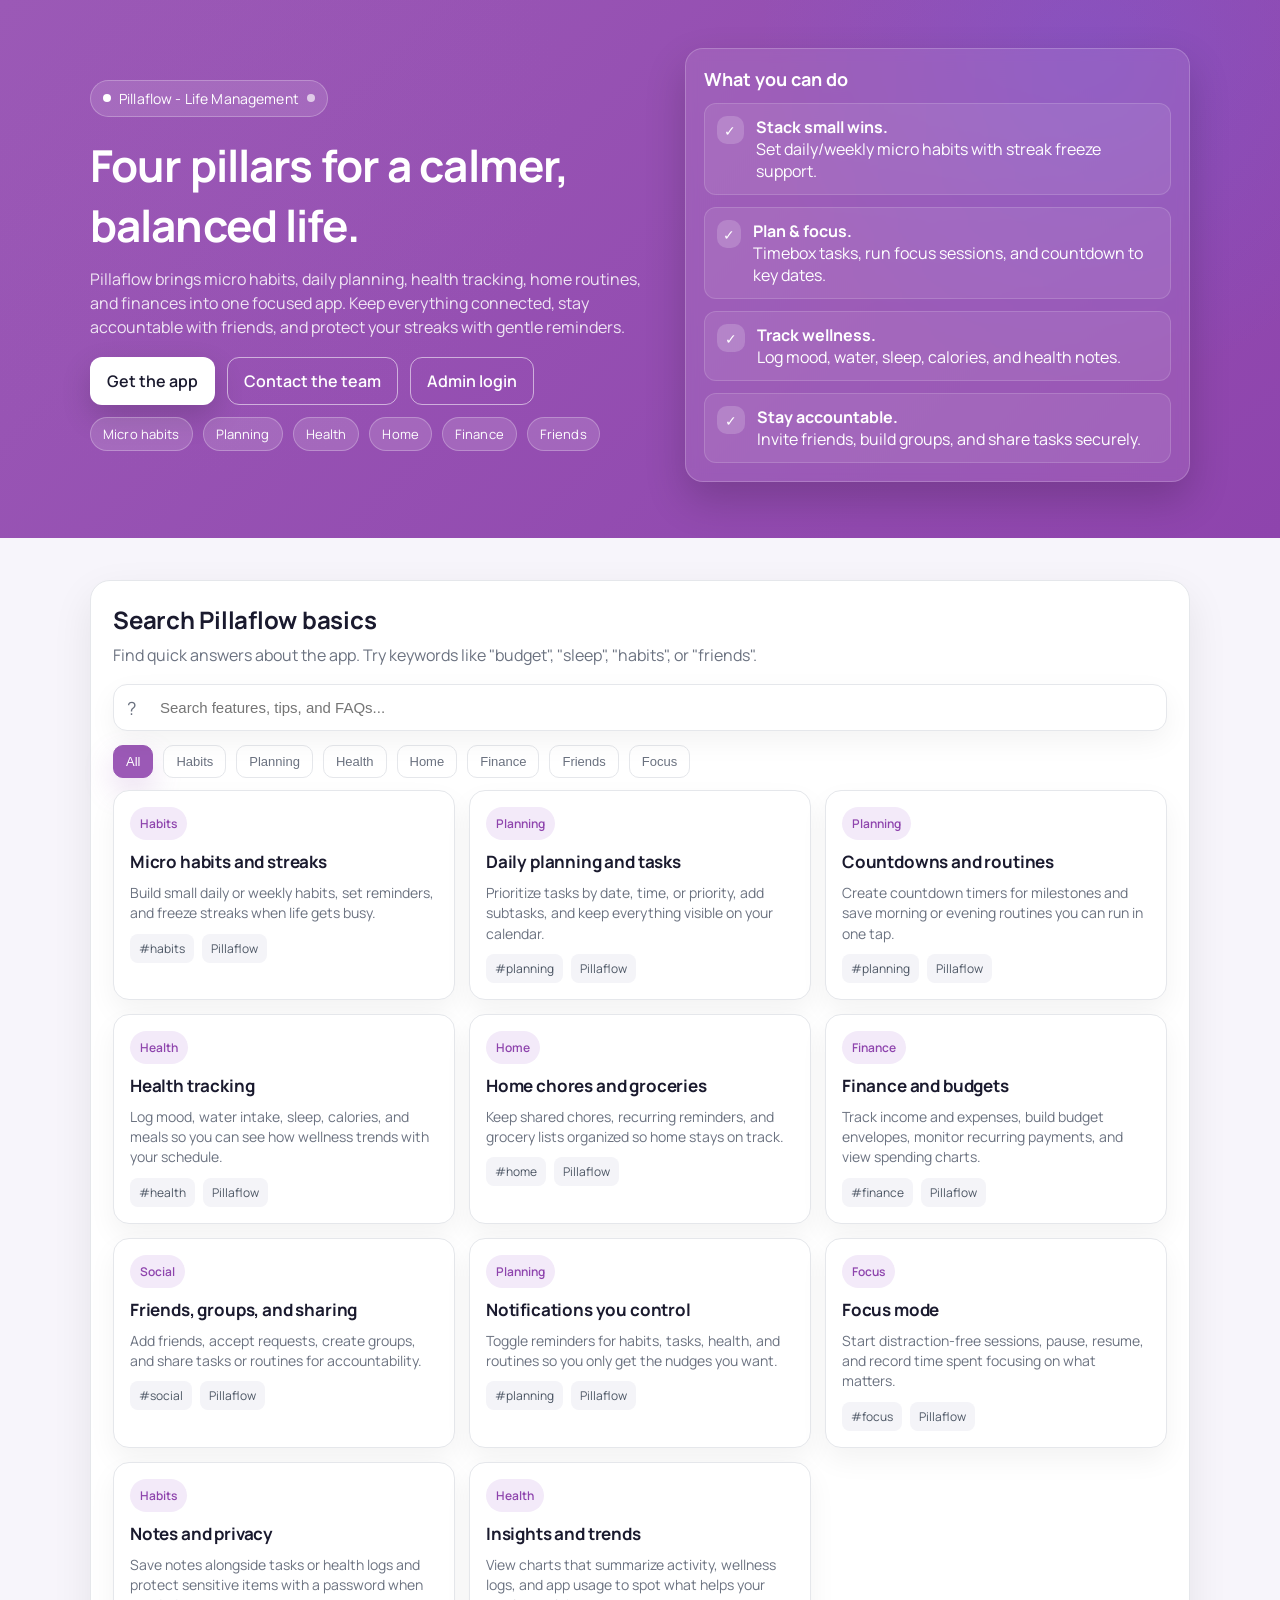
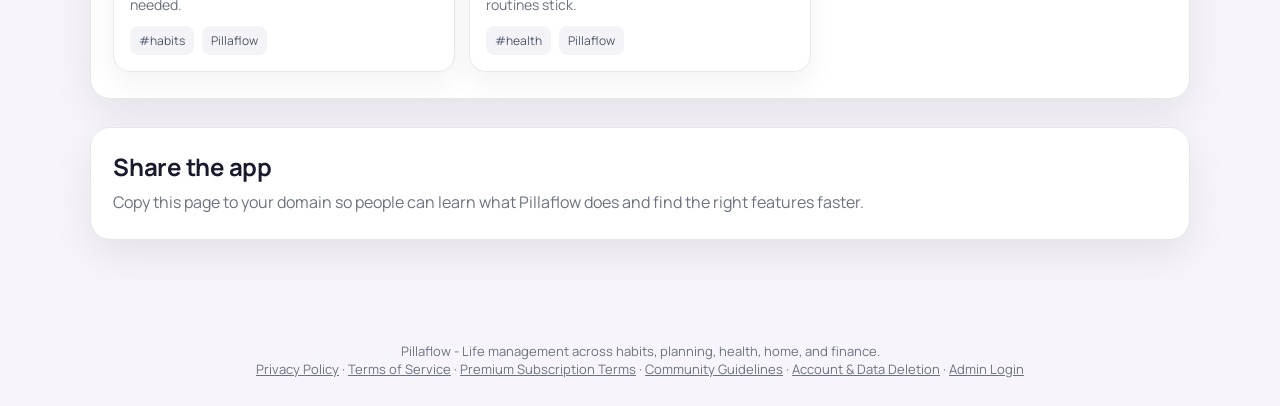
==== commit 9fc40ad9: "added admin panel" ====
--- a/index.html
+++ b/index.html
@@ -240,6 +240,7 @@
         <div class="cta-row">
           <a class="btn primary" href="#" aria-label="Get the Pillaflow app">Get the app</a>
           <a class="btn ghost" href="mailto:ruzotechdev@gmail.com" aria-label="Email the Pillaflow team">Contact the team</a>
+          <a class="btn ghost" href="admin/login.html" aria-label="Admin login">Admin login</a>
         </div>
         <div class="chip-row">
           <span class="chip">Micro habits</span>
@@ -294,7 +295,8 @@
       <a href="terms-of-service.html">Terms of Service</a> &middot;
       <a href="premium-subscription-terms.html">Premium Subscription Terms</a> &middot;
       <a href="community-guidelines.html">Community Guidelines</a> &middot;
-      <a href="account-deletion.html">Account &amp; Data Deletion</a>
+      <a href="account-deletion.html">Account &amp; Data Deletion</a> &middot;
+      <a href="admin/login.html">Admin Login</a>
     </div>
   </footer>
   <script>
@@ -423,10 +425,10 @@
   </script>
 </body>
 </html>
-
-
-
-
-
-
-
+
+
+
+
+
+
+
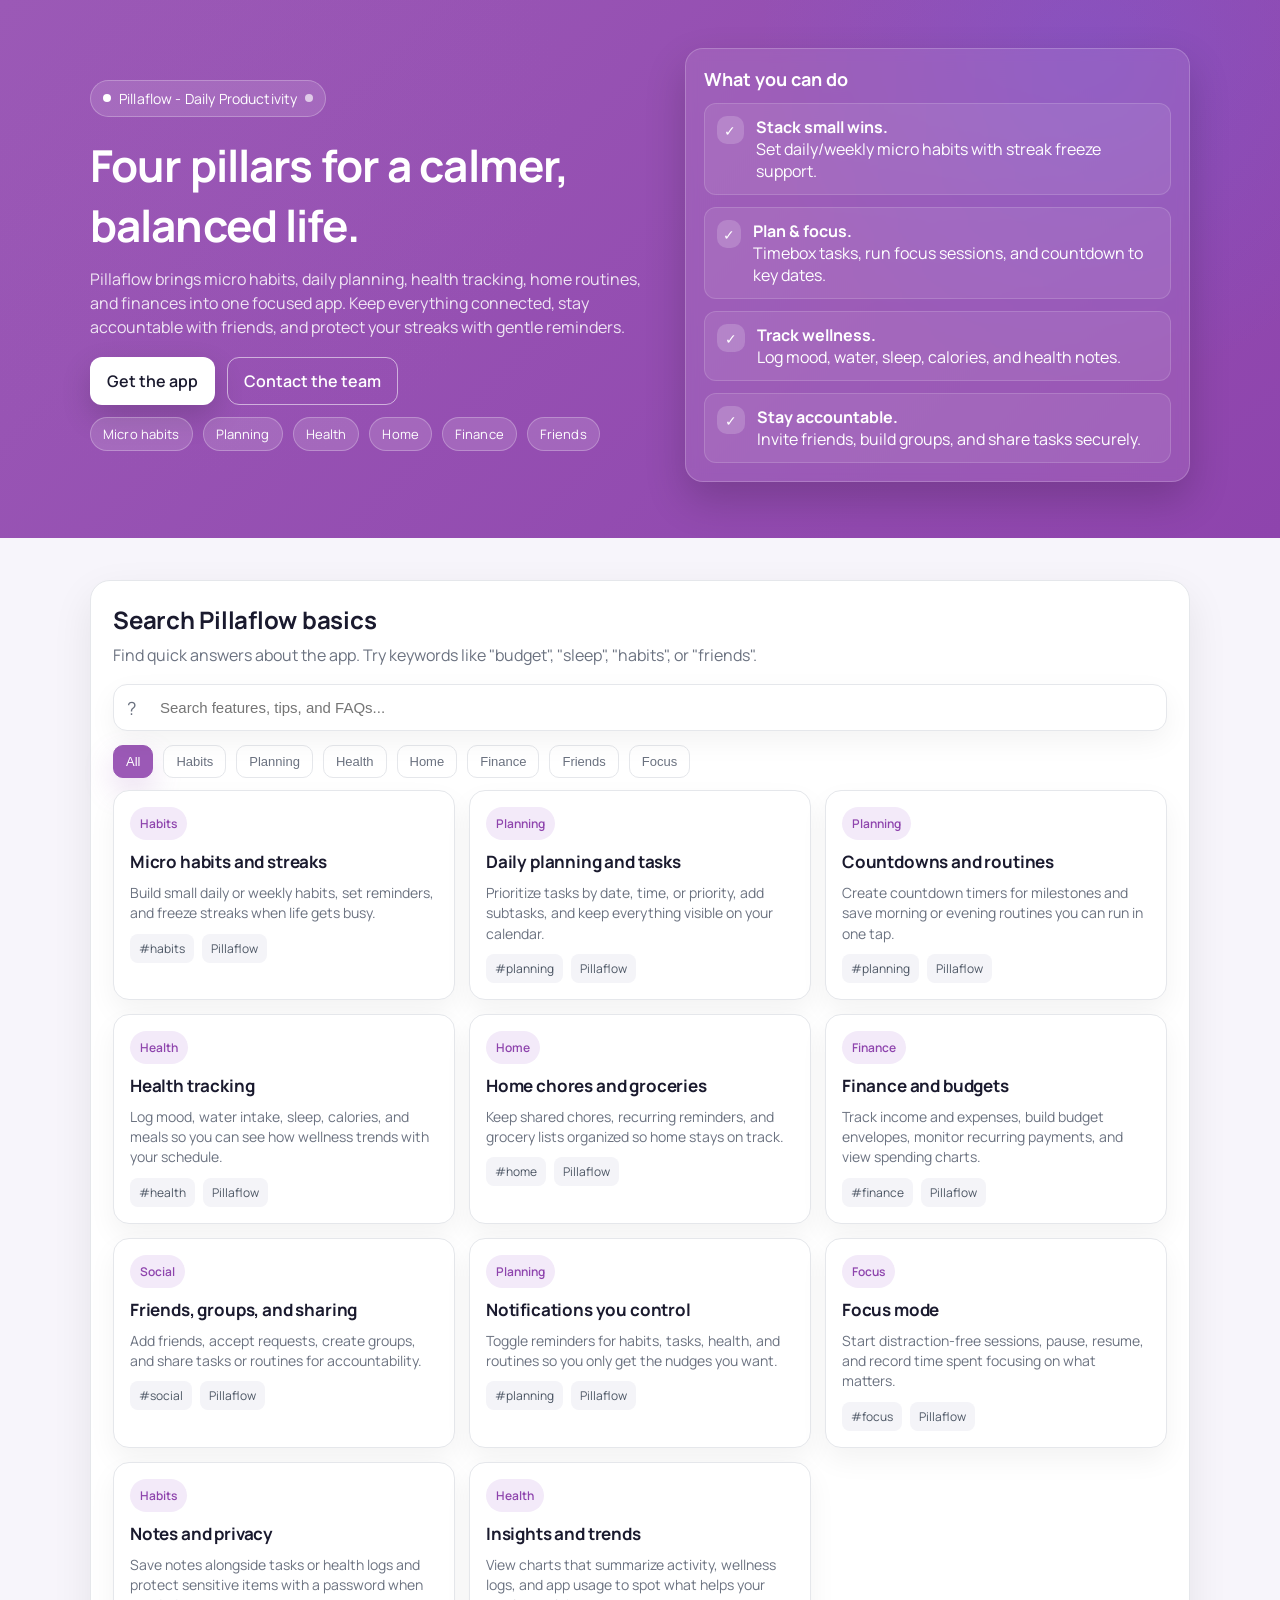
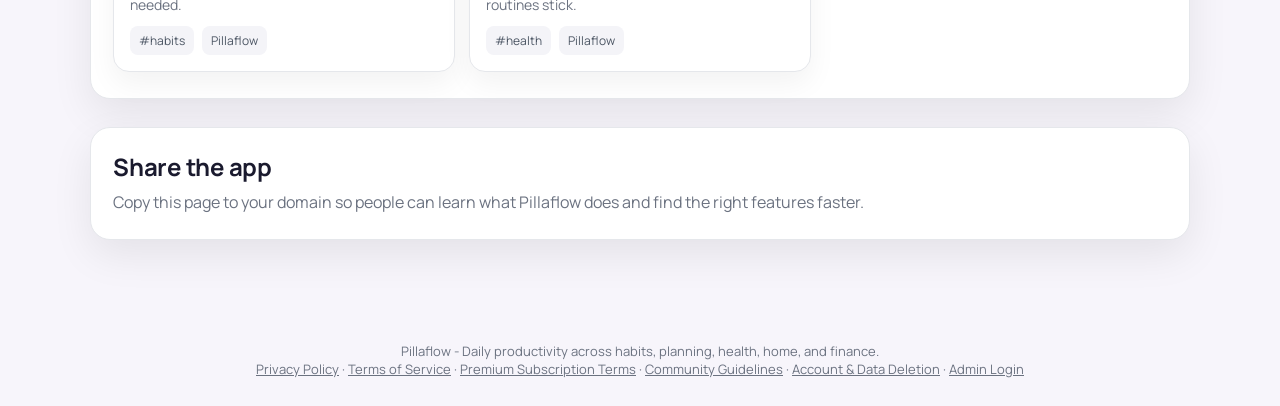
==== commit 571357f6: "removed buttons and made connections more accurate" ====
--- a/index.html
+++ b/index.html
@@ -3,7 +3,7 @@
 <head>
   <meta charset="UTF-8">
   <meta name="viewport" content="width=device-width, initial-scale=1.0">
-  <title>Pillaflow | Balanced Life Organizer</title>
+  <title>Pillaflow - Daily Productivity</title>
   <link rel="preconnect" href="https://fonts.googleapis.com">
   <link rel="preconnect" href="https://fonts.gstatic.com" crossorigin>
   <link href="https://fonts.googleapis.com/css2?family=Manrope:wght@400;500;600;700&display=swap" rel="stylesheet">
@@ -234,13 +234,12 @@
   <header>
     <div class="container hero">
       <div>
-        <div class="eyebrow">Pillaflow - Life Management</div>
+        <div class="eyebrow">Pillaflow - Daily Productivity</div>
         <h1>Four pillars for a calmer, balanced life.</h1>
         <p>Pillaflow brings micro habits, daily planning, health tracking, home routines, and finances into one focused app. Keep everything connected, stay accountable with friends, and protect your streaks with gentle reminders.</p>
         <div class="cta-row">
-          <a class="btn primary" href="#" aria-label="Get the Pillaflow app">Get the app</a>
-          <a class="btn ghost" href="mailto:ruzotechdev@gmail.com" aria-label="Email the Pillaflow team">Contact the team</a>
-          <a class="btn ghost" href="admin/login.html" aria-label="Admin login">Admin login</a>
+          <a class="btn primary" href="https://apps.apple.com/gb/app/pillaflow-life-productivity/id6759354303" aria-label="Get the Pillaflow app">Get the app</a>
+          <a class="btn ghost" href="mailto:contact@pillaflow.com" aria-label="Email the Pillaflow team">Contact the team</a>
         </div>
         <div class="chip-row">
           <span class="chip">Micro habits</span>
@@ -289,7 +288,7 @@
     </section>
   </main>
   <footer>
-    <div>Pillaflow - Life management across habits, planning, health, home, and finance.</div>
+    <div>Pillaflow - Daily productivity across habits, planning, health, home, and finance.</div>
     <div>
       <a href="privacy-policy.html">Privacy Policy</a> &middot;
       <a href="terms-of-service.html">Terms of Service</a> &middot;
